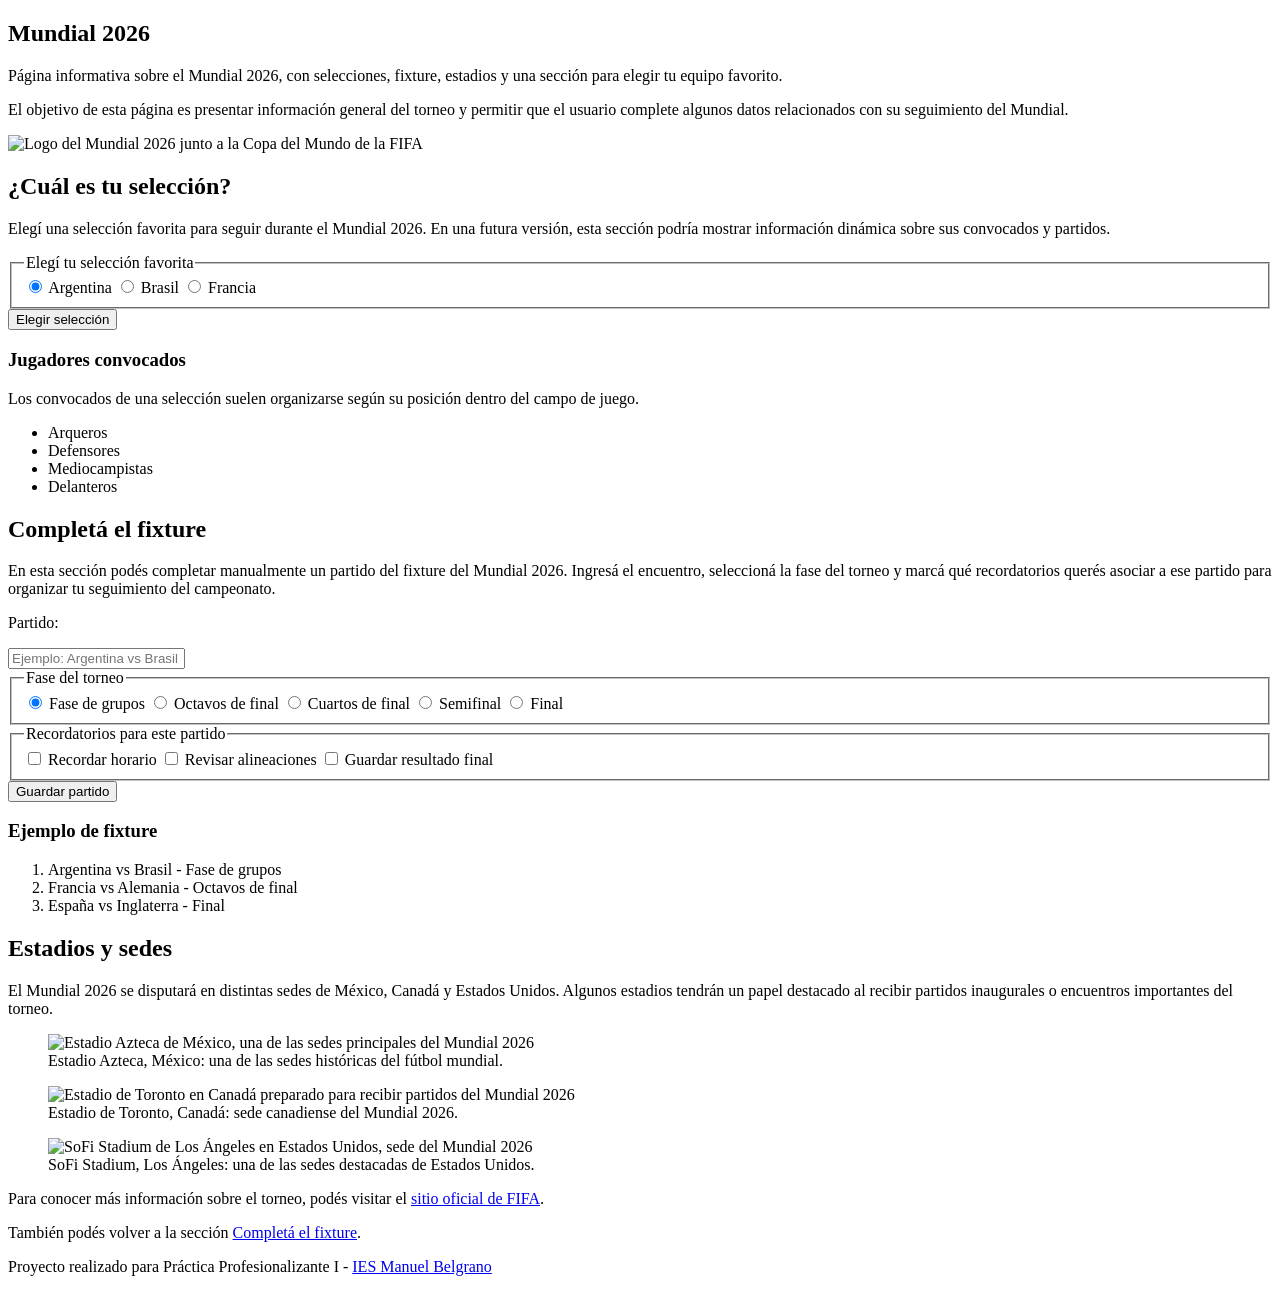
==== index.html @ 98cbab66 "Version entregable HTML" ====
<!-- Versión del proyecto entregable -->
<!DOCTYPE html>
<html lang="es">
  <head>
    <meta charset="UTF-8" />
    <meta name="viewport" content="width=device-width, initial-scale=1.0" />
    <title>Mundial 2026</title>
  </head>

  <body>
    <main>
      <section id="inicio">
        <h1>Mundial 2026</h1>

        <p>
          Página informativa sobre el Mundial 2026, con selecciones, fixture,
          estadios y una sección para elegir tu equipo favorito.
        </p>

        <p>
          El objetivo de esta página es presentar información general del torneo
          y permitir que el usuario complete algunos datos relacionados con su
          seguimiento del Mundial.
        </p>

        <img
          src="https://dfbsports.com.ar/wp-content/uploads/2025/08/dplnews_fifa-26_mc28923-1024x607.webp"
          alt="Logo del Mundial 2026 junto a la Copa del Mundo de la FIFA"
          width="600"
        />
      </section>

      <section id="seleccion">
        <h2>¿Cuál es tu selección?</h2>

        <p>
          Elegí una selección favorita para seguir durante el Mundial 2026.
          En una futura versión, esta sección podría mostrar información dinámica
          sobre sus convocados y partidos.
        </p>

        <form action="https://httpbin.org/post" method="POST">
          <fieldset>
            <legend>Elegí tu selección favorita</legend>

            <input
              type="radio"
              id="argentina"
              name="seleccion"
              value="argentina"
              checked
            />
            <label for="argentina">Argentina</label>

            <input
              type="radio"
              id="brasil"
              name="seleccion"
              value="brasil"
            />
            <label for="brasil">Brasil</label>

            <input
              type="radio"
              id="francia"
              name="seleccion"
              value="francia"
            />
            <label for="francia">Francia</label>
          </fieldset>

          <button type="submit">Elegir selección</button>
        </form>

        <h3>Jugadores convocados</h3>

        <p>
          Los convocados de una selección suelen organizarse según su posición
          dentro del campo de juego.
        </p>

        <ul>
          <li>Arqueros</li>
          <li>Defensores</li>
          <li>Mediocampistas</li>
          <li>Delanteros</li>
        </ul>
      </section>

      <section id="fixture">
        <h2>Completá el fixture</h2>

        <p>
          En esta sección podés completar manualmente un partido del fixture del
          Mundial 2026. Ingresá el encuentro, seleccioná la fase del torneo y marcá
          qué recordatorios querés asociar a ese partido para organizar tu seguimiento
          del campeonato.
        </p>

        <form action="https://httpbin.org/post" method="POST">
          <p>
            <label for="partido">Partido:</label>
          </p>

          <input
            type="text"
            id="partido"
            name="partido"
            placeholder="Ejemplo: Argentina vs Brasil"
            required
          />

          <fieldset>
            <legend>Fase del torneo</legend>

            <input
              type="radio"
              id="fase-grupos"
              name="fase"
              value="fase-grupos"
              checked
            />
            <label for="fase-grupos">Fase de grupos</label>

            <input
              type="radio"
              id="octavos"
              name="fase"
              value="octavos"
            />
            <label for="octavos">Octavos de final</label>

            <input
              type="radio"
              id="cuartos"
              name="fase"
              value="cuartos"
            />
            <label for="cuartos">Cuartos de final</label>

            <input
              type="radio"
              id="semifinal"
              name="fase"
              value="semifinal"
            />
            <label for="semifinal">Semifinal</label>

            <input
              type="radio"
              id="final"
              name="fase"
              value="final"
            />
            <label for="final">Final</label>
          </fieldset>

          <fieldset>
            <legend>Recordatorios para este partido</legend>

            <input
              type="checkbox"
              id="recordar-horario"
              name="recordatorios"
              value="horario"
            />
            <label for="recordar-horario">Recordar horario</label>

            <input
              type="checkbox"
              id="ver-alineaciones"
              name="recordatorios"
              value="alineaciones"
            />
            <label for="ver-alineaciones">Revisar alineaciones</label>

            <input
              type="checkbox"
              id="guardar-resultado"
              name="recordatorios"
              value="resultado"
            />
            <label for="guardar-resultado">Guardar resultado final</label>
          </fieldset>

          <button type="submit">Guardar partido</button>
        </form>

        <h3>Ejemplo de fixture</h3>

        <ol>
          <li>Argentina vs Brasil - Fase de grupos</li>
          <li>Francia vs Alemania - Octavos de final</li>
          <li>España vs Inglaterra - Final</li>
        </ol>
      </section>

      <section id="sedes">
        <h2>Estadios y sedes</h2>

        <p>
            El Mundial 2026 se disputará en distintas sedes de México, Canadá y Estados
            Unidos. Algunos estadios tendrán un papel destacado al recibir partidos
            inaugurales o encuentros importantes del torneo.
        </p>

        <figure>
            <img
            src="https://mexicocity.cdmx.gob.mx/wp-content/uploads/2026/05/dji_fly_20260424_151656_738_1777065627468_photo-scaled.jpg"
            alt="Estadio Azteca de México, una de las sedes principales del Mundial 2026"
            width="600"
            />
            <figcaption>
            Estadio Azteca, México: una de las sedes históricas del fútbol mundial.
            </figcaption>
        </figure>

        <figure>
            <img
            src="https://i0.wp.com/efe.com/wp-content/uploads/2026/06/002-7.webp?w=900&ssl=1"
            alt="Estadio de Toronto en Canadá preparado para recibir partidos del Mundial 2026"
            width="600"
            />
            <figcaption>
            Estadio de Toronto, Canadá: sede canadiense del Mundial 2026.
            </figcaption>
        </figure>

        <figure>
            <img
            src="https://images.copaamerica.com/editions/copa-america-2024/stadiums/sofi-stadium-photo.webp"
            alt="SoFi Stadium de Los Ángeles en Estados Unidos, sede del Mundial 2026"
            width="600"
            />
            <figcaption>
            SoFi Stadium, Los Ángeles: una de las sedes destacadas de Estados Unidos.
            </figcaption>
        </figure>

        <p>
            Para conocer más información sobre el torneo, podés visitar el
            <a href="https://www.fifa.com/" target="_blank">sitio oficial de FIFA</a>.
        </p>

        <p>
            También podés volver a la sección
            <a href="#fixture">Completá el fixture</a>.
        </p>
      </section>
    </main>

    <footer>
      <p>
        Proyecto realizado para Práctica Profesionalizante I -
        <a href="https://www.iesmb.edu.ar/bel/" target="_blank">
          IES Manuel Belgrano
        </a>
      </p>
    </footer>
  </body>
</html>
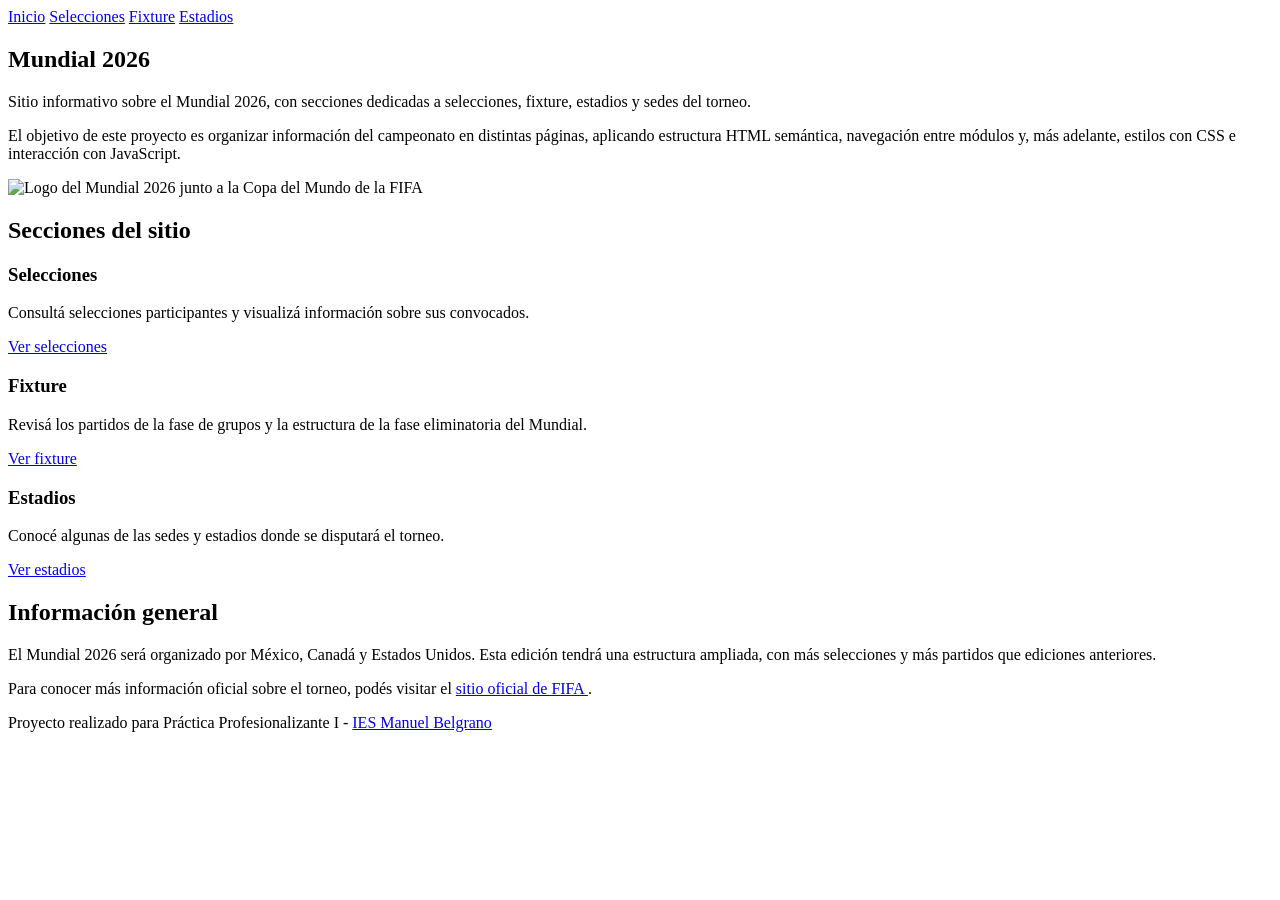
==== commit 03dc09d8: "Reestructurar proyecto en paginas separadas" ====
--- a/index.html
+++ b/index.html
@@ -1,26 +1,38 @@
-<!-- Versión del proyecto entregable -->
-<!DOCTYPE html>
+<!doctype html>
 <html lang="es">
   <head>
     <meta charset="UTF-8" />
     <meta name="viewport" content="width=device-width, initial-scale=1.0" />
+
+    <link href="css/styles.css" rel="stylesheet" />
+
     <title>Mundial 2026</title>
   </head>
 
   <body>
+    <header>
+      <nav>
+        <a href="index.html" class="active">Inicio</a>
+        <a href="pages/selecciones.html">Selecciones</a>
+        <a href="pages/fixture.html">Fixture</a>
+        <a href="pages/estadios.html">Estadios</a>
+      </nav>
+    </header>
+
     <main>
       <section id="inicio">
         <h1>Mundial 2026</h1>
 
         <p>
-          Página informativa sobre el Mundial 2026, con selecciones, fixture,
-          estadios y una sección para elegir tu equipo favorito.
+          Sitio informativo sobre el Mundial 2026, con secciones dedicadas a
+          selecciones, fixture, estadios y sedes del torneo.
         </p>
 
         <p>
-          El objetivo de esta página es presentar información general del torneo
-          y permitir que el usuario complete algunos datos relacionados con su
-          seguimiento del Mundial.
+          El objetivo de este proyecto es organizar información del campeonato
+          en distintas páginas, aplicando estructura HTML semántica, navegación
+          entre módulos y, más adelante, estilos con CSS e interacción con
+          JavaScript.
         </p>
 
         <img
@@ -30,221 +42,50 @@
         />
       </section>
 
-      <section id="seleccion">
-        <h2>¿Cuál es tu selección?</h2>
+      <section id="modulos">
+        <h2>Secciones del sitio</h2>
+
+        <article>
+          <h3>Selecciones</h3>
+          <p>
+            Consultá selecciones participantes y visualizá información sobre sus
+            convocados.
+          </p>
+          <a href="pages/selecciones.html">Ver selecciones</a>
+        </article>
+
+        <article>
+          <h3>Fixture</h3>
+          <p>
+            Revisá los partidos de la fase de grupos y la estructura de la fase
+            eliminatoria del Mundial.
+          </p>
+          <a href="pages/fixture.html">Ver fixture</a>
+        </article>
+
+        <article>
+          <h3>Estadios</h3>
+          <p>
+            Conocé algunas de las sedes y estadios donde se disputará el torneo.
+          </p>
+          <a href="pages/estadios.html">Ver estadios</a>
+        </article>
+      </section>
+
+      <section id="informacion">
+        <h2>Información general</h2>
 
         <p>
-          Elegí una selección favorita para seguir durante el Mundial 2026.
-          En una futura versión, esta sección podría mostrar información dinámica
-          sobre sus convocados y partidos.
-        </p>
-
-        <form action="https://httpbin.org/post" method="POST">
-          <fieldset>
-            <legend>Elegí tu selección favorita</legend>
-
-            <input
-              type="radio"
-              id="argentina"
-              name="seleccion"
-              value="argentina"
-              checked
-            />
-            <label for="argentina">Argentina</label>
-
-            <input
-              type="radio"
-              id="brasil"
-              name="seleccion"
-              value="brasil"
-            />
-            <label for="brasil">Brasil</label>
-
-            <input
-              type="radio"
-              id="francia"
-              name="seleccion"
-              value="francia"
-            />
-            <label for="francia">Francia</label>
-          </fieldset>
-
-          <button type="submit">Elegir selección</button>
-        </form>
-
-        <h3>Jugadores convocados</h3>
-
-        <p>
-          Los convocados de una selección suelen organizarse según su posición
-          dentro del campo de juego.
-        </p>
-
-        <ul>
-          <li>Arqueros</li>
-          <li>Defensores</li>
-          <li>Mediocampistas</li>
-          <li>Delanteros</li>
-        </ul>
-      </section>
-
-      <section id="fixture">
-        <h2>Completá el fixture</h2>
-
-        <p>
-          En esta sección podés completar manualmente un partido del fixture del
-          Mundial 2026. Ingresá el encuentro, seleccioná la fase del torneo y marcá
-          qué recordatorios querés asociar a ese partido para organizar tu seguimiento
-          del campeonato.
-        </p>
-
-        <form action="https://httpbin.org/post" method="POST">
-          <p>
-            <label for="partido">Partido:</label>
-          </p>
-
-          <input
-            type="text"
-            id="partido"
-            name="partido"
-            placeholder="Ejemplo: Argentina vs Brasil"
-            required
-          />
-
-          <fieldset>
-            <legend>Fase del torneo</legend>
-
-            <input
-              type="radio"
-              id="fase-grupos"
-              name="fase"
-              value="fase-grupos"
-              checked
-            />
-            <label for="fase-grupos">Fase de grupos</label>
-
-            <input
-              type="radio"
-              id="octavos"
-              name="fase"
-              value="octavos"
-            />
-            <label for="octavos">Octavos de final</label>
-
-            <input
-              type="radio"
-              id="cuartos"
-              name="fase"
-              value="cuartos"
-            />
-            <label for="cuartos">Cuartos de final</label>
-
-            <input
-              type="radio"
-              id="semifinal"
-              name="fase"
-              value="semifinal"
-            />
-            <label for="semifinal">Semifinal</label>
-
-            <input
-              type="radio"
-              id="final"
-              name="fase"
-              value="final"
-            />
-            <label for="final">Final</label>
-          </fieldset>
-
-          <fieldset>
-            <legend>Recordatorios para este partido</legend>
-
-            <input
-              type="checkbox"
-              id="recordar-horario"
-              name="recordatorios"
-              value="horario"
-            />
-            <label for="recordar-horario">Recordar horario</label>
-
-            <input
-              type="checkbox"
-              id="ver-alineaciones"
-              name="recordatorios"
-              value="alineaciones"
-            />
-            <label for="ver-alineaciones">Revisar alineaciones</label>
-
-            <input
-              type="checkbox"
-              id="guardar-resultado"
-              name="recordatorios"
-              value="resultado"
-            />
-            <label for="guardar-resultado">Guardar resultado final</label>
-          </fieldset>
-
-          <button type="submit">Guardar partido</button>
-        </form>
-
-        <h3>Ejemplo de fixture</h3>
-
-        <ol>
-          <li>Argentina vs Brasil - Fase de grupos</li>
-          <li>Francia vs Alemania - Octavos de final</li>
-          <li>España vs Inglaterra - Final</li>
-        </ol>
-      </section>
-
-      <section id="sedes">
-        <h2>Estadios y sedes</h2>
-
-        <p>
-            El Mundial 2026 se disputará en distintas sedes de México, Canadá y Estados
-            Unidos. Algunos estadios tendrán un papel destacado al recibir partidos
-            inaugurales o encuentros importantes del torneo.
-        </p>
-
-        <figure>
-            <img
-            src="https://mexicocity.cdmx.gob.mx/wp-content/uploads/2026/05/dji_fly_20260424_151656_738_1777065627468_photo-scaled.jpg"
-            alt="Estadio Azteca de México, una de las sedes principales del Mundial 2026"
-            width="600"
-            />
-            <figcaption>
-            Estadio Azteca, México: una de las sedes históricas del fútbol mundial.
-            </figcaption>
-        </figure>
-
-        <figure>
-            <img
-            src="https://i0.wp.com/efe.com/wp-content/uploads/2026/06/002-7.webp?w=900&ssl=1"
-            alt="Estadio de Toronto en Canadá preparado para recibir partidos del Mundial 2026"
-            width="600"
-            />
-            <figcaption>
-            Estadio de Toronto, Canadá: sede canadiense del Mundial 2026.
-            </figcaption>
-        </figure>
-
-        <figure>
-            <img
-            src="https://images.copaamerica.com/editions/copa-america-2024/stadiums/sofi-stadium-photo.webp"
-            alt="SoFi Stadium de Los Ángeles en Estados Unidos, sede del Mundial 2026"
-            width="600"
-            />
-            <figcaption>
-            SoFi Stadium, Los Ángeles: una de las sedes destacadas de Estados Unidos.
-            </figcaption>
-        </figure>
-
-        <p>
-            Para conocer más información sobre el torneo, podés visitar el
-            <a href="https://www.fifa.com/" target="_blank">sitio oficial de FIFA</a>.
+          El Mundial 2026 será organizado por México, Canadá y Estados Unidos.
+          Esta edición tendrá una estructura ampliada, con más selecciones y más
+          partidos que ediciones anteriores.
         </p>
 
         <p>
-            También podés volver a la sección
-            <a href="#fixture">Completá el fixture</a>.
+          Para conocer más información oficial sobre el torneo, podés visitar el
+          <a href="https://www.fifa.com/" target="_blank">
+            sitio oficial de FIFA
+          </a>.
         </p>
       </section>
     </main>
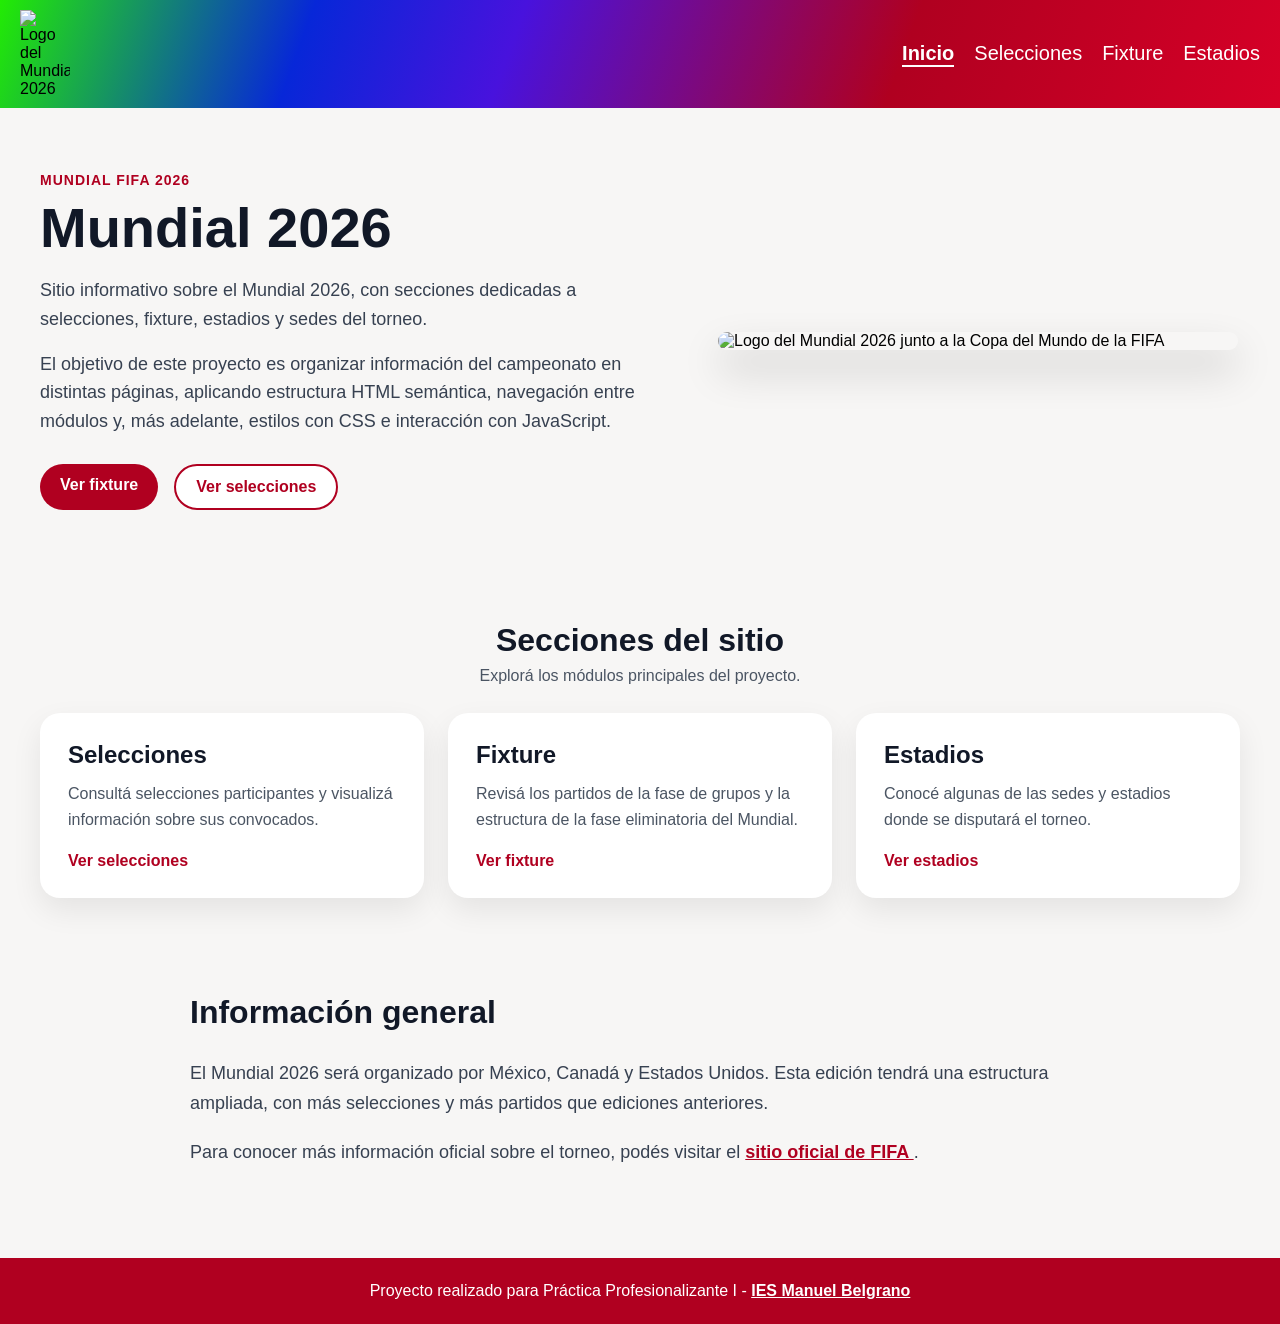
==== commit 450a0f82: "Aplicar diseño base a las paginas" ====
--- a/index.html
+++ b/index.html
@@ -10,90 +10,129 @@
   </head>
 
   <body>
-    <header>
-      <nav>
-        <a href="index.html" class="active">Inicio</a>
-        <a href="pages/selecciones.html">Selecciones</a>
-        <a href="pages/fixture.html">Fixture</a>
-        <a href="pages/estadios.html">Estadios</a>
+    <header class="site-header">
+      <figure class="site-header__logo">
+        <img
+          src="https://digitalhub.fifa.com/transform/157d23bf-7e13-4d7b-949e-5d27d340987e/WC26_Logo?&io=transform:fill&quality=75"
+          alt="Logo del Mundial 2026"
+          width="50"
+        />
+      </figure>
+      <nav class="site-nav">
+        <a href="index.html" class="site-nav__link site-nav__link--active">Inicio</a>
+        <a href="pages/selecciones.html" class="site-nav__link">Selecciones</a>
+        <a href="pages/fixture.html" class="site-nav__link">Fixture</a>
+        <a href="pages/estadios.html" class="site-nav__link">Estadios</a>
       </nav>
     </header>
 
-    <main>
-      <section id="inicio">
-        <h1>Mundial 2026</h1>
+<main class="home">
+  <section id="inicio" class="home-hero">
+    <div class="home-hero__content">
+      <p class="home-hero__label">Mundial FIFA 2026</p>
 
+      <h1 class="home-hero__title">Mundial 2026</h1>
+
+      <p class="home-hero__description">
+        Sitio informativo sobre el Mundial 2026, con secciones dedicadas a
+        selecciones, fixture, estadios y sedes del torneo.
+      </p>
+
+      <p class="home-hero__description">
+        El objetivo de este proyecto es organizar información del campeonato
+        en distintas páginas, aplicando estructura HTML semántica, navegación
+        entre módulos y, más adelante, estilos con CSS e interacción con
+        JavaScript.
+      </p>
+
+      <div class="home-hero__actions">
+        <a class="button button--primary" href="pages/fixture.html">
+          Ver fixture
+        </a>
+
+        <a class="button button--secondary" href="pages/selecciones.html">
+          Ver selecciones
+        </a>
+      </div>
+    </div>
+
+    <figure class="home-hero__image">
+      <img
+        src="https://dfbsports.com.ar/wp-content/uploads/2025/08/dplnews_fifa-26_mc28923-1024x607.webp"
+        alt="Logo del Mundial 2026 junto a la Copa del Mundo de la FIFA"
+      />
+    </figure>
+  </section>
+
+  <section id="modulos" class="home-modules">
+    <div class="section-heading">
+      <h2>Secciones del sitio</h2>
+      <p>
+        Explorá los módulos principales del proyecto.
+      </p>
+    </div>
+
+    <div class="home-modules__grid">
+      <article class="module-card">
+        <h3>Selecciones</h3>
         <p>
-          Sitio informativo sobre el Mundial 2026, con secciones dedicadas a
-          selecciones, fixture, estadios y sedes del torneo.
+          Consultá selecciones participantes y visualizá información sobre sus
+          convocados.
         </p>
+        <a class="module-card__link" href="pages/selecciones.html">
+          Ver selecciones
+        </a>
+      </article>
 
+      <article class="module-card">
+        <h3>Fixture</h3>
         <p>
-          El objetivo de este proyecto es organizar información del campeonato
-          en distintas páginas, aplicando estructura HTML semántica, navegación
-          entre módulos y, más adelante, estilos con CSS e interacción con
-          JavaScript.
+          Revisá los partidos de la fase de grupos y la estructura de la fase
+          eliminatoria del Mundial.
         </p>
+        <a class="module-card__link" href="pages/fixture.html">
+          Ver fixture
+        </a>
+      </article>
 
-        <img
-          src="https://dfbsports.com.ar/wp-content/uploads/2025/08/dplnews_fifa-26_mc28923-1024x607.webp"
-          alt="Logo del Mundial 2026 junto a la Copa del Mundo de la FIFA"
-          width="600"
-        />
-      </section>
+      <article class="module-card">
+        <h3>Estadios</h3>
+        <p>
+          Conocé algunas de las sedes y estadios donde se disputará el torneo.
+        </p>
+        <a class="module-card__link" href="pages/estadios.html">
+          Ver estadios
+        </a>
+      </article>
+    </div>
+  </section>
 
-      <section id="modulos">
-        <h2>Secciones del sitio</h2>
+  <section id="informacion" class="home-info">
+    <h2>Información general</h2>
 
-        <article>
-          <h3>Selecciones</h3>
-          <p>
-            Consultá selecciones participantes y visualizá información sobre sus
-            convocados.
-          </p>
-          <a href="pages/selecciones.html">Ver selecciones</a>
-        </article>
+    <p>
+      El Mundial 2026 será organizado por México, Canadá y Estados Unidos.
+      Esta edición tendrá una estructura ampliada, con más selecciones y más
+      partidos que ediciones anteriores.
+    </p>
 
-        <article>
-          <h3>Fixture</h3>
-          <p>
-            Revisá los partidos de la fase de grupos y la estructura de la fase
-            eliminatoria del Mundial.
-          </p>
-          <a href="pages/fixture.html">Ver fixture</a>
-        </article>
+    <p>
+      Para conocer más información oficial sobre el torneo, podés visitar el
+      <a href="https://www.fifa.com/" target="_blank">
+        sitio oficial de FIFA
+      </a>.
+    </p>
+  </section>
+</main>
 
-        <article>
-          <h3>Estadios</h3>
-          <p>
-            Conocé algunas de las sedes y estadios donde se disputará el torneo.
-          </p>
-          <a href="pages/estadios.html">Ver estadios</a>
-        </article>
-      </section>
-
-      <section id="informacion">
-        <h2>Información general</h2>
-
-        <p>
-          El Mundial 2026 será organizado por México, Canadá y Estados Unidos.
-          Esta edición tendrá una estructura ampliada, con más selecciones y más
-          partidos que ediciones anteriores.
-        </p>
-
-        <p>
-          Para conocer más información oficial sobre el torneo, podés visitar el
-          <a href="https://www.fifa.com/" target="_blank">
-            sitio oficial de FIFA
-          </a>.
-        </p>
-      </section>
-    </main>
-
-    <footer>
-      <p>
+    <footer class="site-footer">
+      <p class="site-footer__text">
         Proyecto realizado para Práctica Profesionalizante I -
-        <a href="https://www.iesmb.edu.ar/bel/" target="_blank">
+        <a
+          class="site-footer__link"
+          href="https://www.iesmb.edu.ar/bel/" 
+          target="_blank"
+        >
           IES Manuel Belgrano
         </a>
       </p>
--- a/css/styles.css
+++ b/css/styles.css
@@ -0,0 +1,847 @@
+/* =========================
+   Base
+========================= */
+
+html,
+body {
+  min-height: 100%;
+}
+
+body {
+  margin: 0;
+  min-height: 100vh;
+  display: flex;
+  flex-direction: column;
+  font-family: Arial, Helvetica, sans-serif;
+}
+
+main {
+  flex: 1;
+}
+
+/* =========================
+   Header
+========================= */
+
+.site-header {
+  display: flex;
+  align-items: center;
+  gap: 16px;
+  padding: 10px 20px;
+
+  background: linear-gradient(
+    110deg,
+    #22ec03 0%,
+    #0727d8 24%,
+    #4812dd 40%,
+    #b00020 70%,
+    #d60027 100%
+  );
+}
+
+.site-header__logo {
+  margin: 0;
+}
+
+.site-header__logo img {
+  display: block;
+}
+
+.site-nav {
+  display: flex;
+  justify-content: flex-end;
+  gap: 20px;
+  flex: 1;
+  flex-wrap: wrap;
+}
+
+.site-nav__link {
+  text-decoration: none;
+  font-size: 20px;
+  color: white;
+}
+
+.site-nav__link--active {
+  font-weight: bold;
+  border-bottom: 2px solid white;
+}
+
+/* =========================
+   Footer
+========================= */
+
+.site-footer {
+  padding: 24px 20px;
+  text-align: center;
+  background-color: #b00020;
+}
+
+.site-footer__text {
+  margin: 0;
+  color: white;
+}
+
+.site-footer__link {
+  color: white;
+  font-weight: bold;
+  text-decoration: underline;
+}
+
+.site-footer__link:hover {
+  opacity: 0.8;
+}
+
+/* =========================
+   Home / Index
+========================= */
+
+.home {
+  background-color: #f7f6f5;
+}
+
+.home-hero {
+  display: grid;
+  grid-template-columns: 1.1fr 0.9fr;
+  align-items: center;
+  gap: 40px;
+  max-width: 1200px;
+  margin: 0 auto;
+  padding: 64px 24px;
+}
+
+.home-hero__content {
+  max-width: 680px;
+}
+
+.home-hero__label {
+  margin: 0 0 12px;
+  font-size: 14px;
+  font-weight: bold;
+  color: #b00020;
+  text-transform: uppercase;
+  letter-spacing: 1px;
+}
+
+.home-hero__title {
+  margin: 0 0 20px;
+  font-size: 56px;
+  line-height: 1;
+  color: #111827;
+}
+
+.home-hero__description {
+  max-width: 620px;
+  margin: 0 0 16px;
+  font-size: 18px;
+  line-height: 1.6;
+  color: #374151;
+}
+
+.home-hero__actions {
+  display: flex;
+  gap: 16px;
+  flex-wrap: wrap;
+  margin-top: 28px;
+}
+
+.home-hero__image {
+  margin: 0;
+}
+
+.home-hero__image img {
+  width: 100%;
+  max-width: 520px;
+  display: block;
+  border-radius: 24px;
+  box-shadow: 0 20px 40px rgba(0, 0, 0, 0.18);
+}
+
+/* =========================
+   Buttons
+========================= */
+
+.button {
+  display: inline-block;
+  padding: 12px 20px;
+  border-radius: 999px;
+  font-weight: bold;
+  text-decoration: none;
+}
+
+.button--primary {
+  background-color: #b00020;
+  color: white;
+}
+
+.button--secondary {
+  border: 2px solid #b00020;
+  color: #b00020;
+  background-color: white;
+}
+
+.button:hover {
+  opacity: 0.85;
+}
+
+/* =========================
+   Home modules
+========================= */
+
+.home-modules {
+  max-width: 1200px;
+  margin: 0 auto;
+  padding: 48px 24px;
+}
+
+.section-heading {
+  margin-bottom: 28px;
+  text-align: center;
+}
+
+.section-heading h2 {
+  margin: 0 0 8px;
+  font-size: 32px;
+  color: #111827;
+}
+
+.section-heading p {
+  margin: 0;
+  color: #4b5563;
+}
+
+.home-modules__grid {
+  display: grid;
+  grid-template-columns: repeat(3, 1fr);
+  gap: 24px;
+}
+
+.module-card {
+  padding: 28px;
+  border-radius: 20px;
+  background-color: white;
+  box-shadow: 0 12px 30px rgba(0, 0, 0, 0.08);
+}
+
+.module-card h3 {
+  margin: 0 0 12px;
+  font-size: 24px;
+  color: #111827;
+}
+
+.module-card p {
+  margin: 0 0 20px;
+  line-height: 1.6;
+  color: #4b5563;
+}
+
+.module-card__link {
+  color: #b00020;
+  font-weight: bold;
+  text-decoration: none;
+}
+
+.module-card__link:hover {
+  text-decoration: underline;
+}
+
+/* =========================
+   Home info
+========================= */
+
+.home-info {
+  max-width: 900px;
+  margin: 0 auto;
+  padding: 48px 24px 72px;
+}
+
+.home-info h2 {
+  margin-top: 0;
+  font-size: 32px;
+  color: #111827;
+}
+
+.home-info p {
+  font-size: 18px;
+  line-height: 1.7;
+  color: #374151;
+}
+
+.home-info a {
+  color: #b00020;
+  font-weight: bold;
+}
+
+/* =========================
+   Page hero
+========================= */
+
+.page-hero {
+  max-width: 1000px;
+  margin: 0 auto;
+  padding: 56px 24px 32px;
+  text-align: center;
+}
+
+.page-hero__label {
+  margin: 0 0 12px;
+  font-size: 14px;
+  font-weight: bold;
+  color: #b00020;
+  text-transform: uppercase;
+  letter-spacing: 1px;
+}
+
+.page-hero__title {
+  margin: 0 0 18px;
+  font-size: 48px;
+  line-height: 1;
+  color: #111827;
+}
+
+.page-hero__description {
+  max-width: 760px;
+  margin: 0 auto;
+  font-size: 18px;
+  line-height: 1.7;
+  color: #374151;
+}
+
+/* =========================
+   Stadiums page
+========================= */
+
+.stadiums-page {
+  background-color: #f7f6f5;
+}
+
+.stadiums-section {
+  max-width: 1200px;
+  margin: 0 auto;
+  padding: 32px 24px 72px;
+}
+
+.stadiums-grid {
+  display: grid;
+  grid-template-columns: repeat(3, 1fr);
+  gap: 24px;
+}
+
+.stadium-card {
+  overflow: hidden;
+  border-radius: 22px;
+  background-color: white;
+  box-shadow: 0 12px 30px rgba(0, 0, 0, 0.08);
+}
+
+.stadium-card__image {
+  margin: 0;
+}
+
+.stadium-card__image img {
+  width: 100%;
+  height: 220px;
+  display: block;
+  object-fit: cover;
+}
+
+.stadium-card__content {
+  padding: 24px;
+}
+
+.stadium-card__country {
+  margin: 0 0 10px;
+  font-size: 14px;
+  font-weight: bold;
+  color: #b00020;
+  text-transform: uppercase;
+  letter-spacing: 1px;
+}
+
+.stadium-card h3 {
+  margin: 0 0 12px;
+  font-size: 24px;
+  color: #111827;
+}
+
+.stadium-card p {
+  line-height: 1.6;
+  color: #4b5563;
+}
+
+.stadium-card__content p:last-child {
+  margin-bottom: 0;
+}
+
+/* =========================
+   Teams page
+========================= */
+
+.teams-page {
+  background-color: #f7f6f5;
+}
+
+.teams-selector-section {
+  max-width: 1000px;
+  margin: 0 auto;
+  padding: 24px;
+}
+
+.teams-selector-card {
+  display: grid;
+  grid-template-columns: 1fr 0.8fr;
+  align-items: center;
+  gap: 32px;
+  padding: 32px;
+  border-radius: 22px;
+  background-color: white;
+  box-shadow: 0 12px 30px rgba(0, 0, 0, 0.08);
+}
+
+.teams-selector-card h2 {
+  margin: 0 0 12px;
+  font-size: 28px;
+  color: #111827;
+}
+
+.teams-selector-card p {
+  margin: 0;
+  line-height: 1.6;
+  color: #4b5563;
+}
+
+.teams-form {
+  display: flex;
+  flex-direction: column;
+  gap: 10px;
+}
+
+.teams-form__label {
+  font-weight: bold;
+  color: #111827;
+}
+
+.teams-form__select {
+  padding: 12px 14px;
+  border: 2px solid #d1d5db;
+  border-radius: 12px;
+  font-size: 16px;
+  background-color: white;
+}
+
+.teams-preview-section {
+  max-width: 1200px;
+  margin: 0 auto;
+  padding: 40px 24px 72px;
+}
+
+.teams-grid {
+  display: grid;
+  grid-template-columns: repeat(3, 1fr);
+  gap: 24px;
+}
+
+.team-card {
+  padding: 28px;
+  border-radius: 22px;
+  background-color: white;
+  box-shadow: 0 12px 30px rgba(0, 0, 0, 0.08);
+}
+
+.team-card__country {
+  margin: 0 0 10px;
+  font-size: 14px;
+  font-weight: bold;
+  color: #b00020;
+  text-transform: uppercase;
+  letter-spacing: 1px;
+}
+
+.team-card h3 {
+  margin: 0 0 12px;
+  font-size: 24px;
+  color: #111827;
+}
+
+.team-card p {
+  line-height: 1.6;
+  color: #4b5563;
+}
+
+.team-card__list {
+  margin: 18px 0 0;
+  padding-left: 20px;
+  color: #374151;
+}
+
+.team-card__list li {
+  margin-bottom: 8px;
+}
+
+/* =========================
+   Fixture page
+========================= */
+
+.fixture-page {
+  background-color: #f7f6f5;
+}
+
+.fixture-groups-section {
+  max-width: 1200px;
+  margin: 0 auto;
+  padding: 0 24px 48px;
+}
+
+.grupo-fixture {
+  margin-bottom: 32px;
+  overflow: hidden;
+  border-radius: 22px;
+  background-color: white;
+  box-shadow: 0 12px 30px rgba(0, 0, 0, 0.08);
+}
+
+.grupo-fixture h2 {
+  margin: 0;
+  padding: 20px 24px;
+  font-size: 22px;
+  color: white;
+  background: linear-gradient(
+    110deg,
+    #0727d8 0%,
+    #4812dd 45%,
+    #b00020 100%
+  );
+}
+
+.grupo-fixture table {
+  width: 100%;
+  border-collapse: collapse;
+}
+
+.grupo-fixture thead {
+  background-color: #f3f4f6;
+}
+
+.grupo-fixture th,
+.grupo-fixture td {
+  padding: 14px 18px;
+  text-align: left;
+  border-bottom: 1px solid #e5e7eb;
+}
+
+.grupo-fixture th {
+  font-size: 14px;
+  color: #374151;
+  text-transform: uppercase;
+  letter-spacing: 0.5px;
+}
+
+.grupo-fixture td {
+  color: #111827;
+}
+
+.grupo-fixture tbody tr:hover {
+  background-color: #f9fafb;
+}
+
+.grupo-fixture td:last-child {
+  font-weight: bold;
+  color: #b00020;
+}
+
+/* =========================
+   Knockout / Eliminatorias
+========================= */
+
+.knockout-section {
+  max-width: 1400px;
+  margin: 0 auto;
+  padding: 56px 24px 80px;
+}
+
+.knockout-section > h2 {
+  margin: 0 0 12px;
+  font-size: 36px;
+  text-align: center;
+  color: #111827;
+}
+
+.knockout-section > p {
+  max-width: 760px;
+  margin: 0 auto 40px;
+  font-size: 18px;
+  line-height: 1.7;
+  text-align: center;
+  color: #374151;
+}
+
+.llaves {
+  display: grid;
+  grid-template-columns: 760px 220px 760px;
+  gap: 32px;
+  align-items: center;
+  overflow-x: auto;
+  padding: 32px;
+  border-radius: 28px;
+  background-color: white;
+  box-shadow: 0 12px 30px rgba(0, 0, 0, 0.08);
+}
+
+.lado {
+  display: grid;
+  grid-template-columns: repeat(4, 170px);
+  gap: 24px;
+  align-items: center;
+}
+
+.lado-derecho {
+  direction: ltr;
+}
+
+.ronda {
+  display: flex;
+  flex-direction: column;
+  gap: 20px;
+}
+
+.ronda h3 {
+  margin: 0 0 8px;
+  font-size: 14px;
+  text-align: center;
+  color: #4b5563;
+  text-transform: uppercase;
+  letter-spacing: 0.7px;
+}
+
+.partido {
+  position: relative;
+  margin: 0;
+  padding: 8px;
+  border: 1px solid #d1d5db;
+  border-radius: 12px;
+  background-color: #f9fafb;
+}
+
+.partido::after {
+  content: "";
+  position: absolute;
+  top: 50%;
+  right: -24px;
+  width: 24px;
+  height: 1px;
+  background-color: #d1d5db;
+}
+
+.lado-derecho .partido::after {
+  right: auto;
+  left: -24px;
+}
+
+.ronda-semis .partido::after {
+  display: none;
+}
+
+.equipo {
+  margin: 0;
+  padding: 8px 10px;
+  font-size: 14px;
+  color: #111827;
+  border-radius: 8px;
+  background-color: white;
+}
+
+.equipo + .equipo {
+  margin-top: 6px;
+}
+
+.centro-final {
+  display: flex;
+  justify-content: center;
+  align-items: center;
+}
+
+.ronda-final {
+  width: 100%;
+}
+
+.ronda-final h3 {
+  font-size: 16px;
+  color: #b00020;
+}
+
+.partido.final {
+  border: 2px solid #b00020;
+  background: linear-gradient(
+    160deg,
+    #ffffff 0%,
+    #fff1f2 100%
+  );
+}
+
+.partido.final::after {
+  display: none;
+}
+
+/* =========================
+   Responsive
+========================= */
+
+@media (max-width: 900px) {
+  .home-hero {
+    grid-template-columns: 1fr;
+    text-align: center;
+  }
+
+  .home-hero__content {
+    max-width: none;
+  }
+
+  .home-hero__description {
+    margin-left: auto;
+    margin-right: auto;
+  }
+
+  .home-hero__actions {
+    justify-content: center;
+  }
+
+  .home-hero__image img {
+    margin: 0 auto;
+  }
+
+  .home-modules__grid {
+    grid-template-columns: 1fr;
+  }
+
+  .home-hero__title {
+    font-size: 42px;
+  }
+
+  .stadiums-grid {
+    grid-template-columns: 1fr;
+  }
+
+  .page-hero__title {
+    font-size: 40px;
+  }
+
+  .teams-selector-card {
+    grid-template-columns: 1fr;
+  }
+
+  .teams-grid {
+    grid-template-columns: 1fr
+  }
+
+    .fixture-groups-section {
+    padding-left: 18px;
+    padding-right: 18px;
+  }
+
+  .grupo-fixture {
+    overflow-x: auto;
+  }
+
+  .grupo-fixture table {
+    min-width: 720px;
+  }
+
+  .llaves {
+    grid-template-columns: 1fr;
+    align-items: stretch;
+  }
+
+  .lado {
+    grid-template-columns: repeat(4, 180px);
+    overflow-x: auto;
+  }
+
+  .centro-final {
+    order: -1;
+  }
+}
+
+@media (max-width: 600px) {
+  .site-header {
+    flex-direction: column;
+    align-items: center;
+  }
+
+  .site-nav {
+    justify-content: center;
+  }
+
+  .site-nav__link {
+    font-size: 16px;
+  }
+
+  .home-hero {
+    padding: 40px 18px;
+  }
+
+  .home-hero__title {
+    font-size: 36px;
+  }
+
+  .home-hero__description {
+    font-size: 16px;
+  }
+
+  .home-modules,
+  .home-info {
+    padding-left: 18px;
+    padding-right: 18px;
+  }
+
+  .page-hero {
+    padding: 40px 18px 24px;
+  }
+
+  .page-hero__title {
+    font-size: 34px;
+  }
+
+  .page-hero__description {
+    font-size: 16px;
+  }
+
+  .stadiums-section {
+    padding-left: 18px;
+    padding-right: 18px;
+  }
+
+  .teams-selector-section,
+  .teams-preview-section {
+    padding-left: 18px;
+    padding-right: 18px;
+  }
+
+  .teams-selector-card {
+    padding: 24px;
+  }
+
+    .knockout-section {
+    padding-left: 18px;
+    padding-right: 18px;
+  }
+
+  .knockout-section > h2 {
+    font-size: 30px;
+  }
+
+  .knockout-section > p {
+    font-size: 16px;
+  }
+
+  .llaves {
+    padding: 20px;
+  }
+
+  .grupo-fixture h2 {
+    font-size: 18px;
+  }
+
+  .grupo-fixture th,
+  .grupo-fixture td {
+    padding: 12px 14px;
+  }
+}
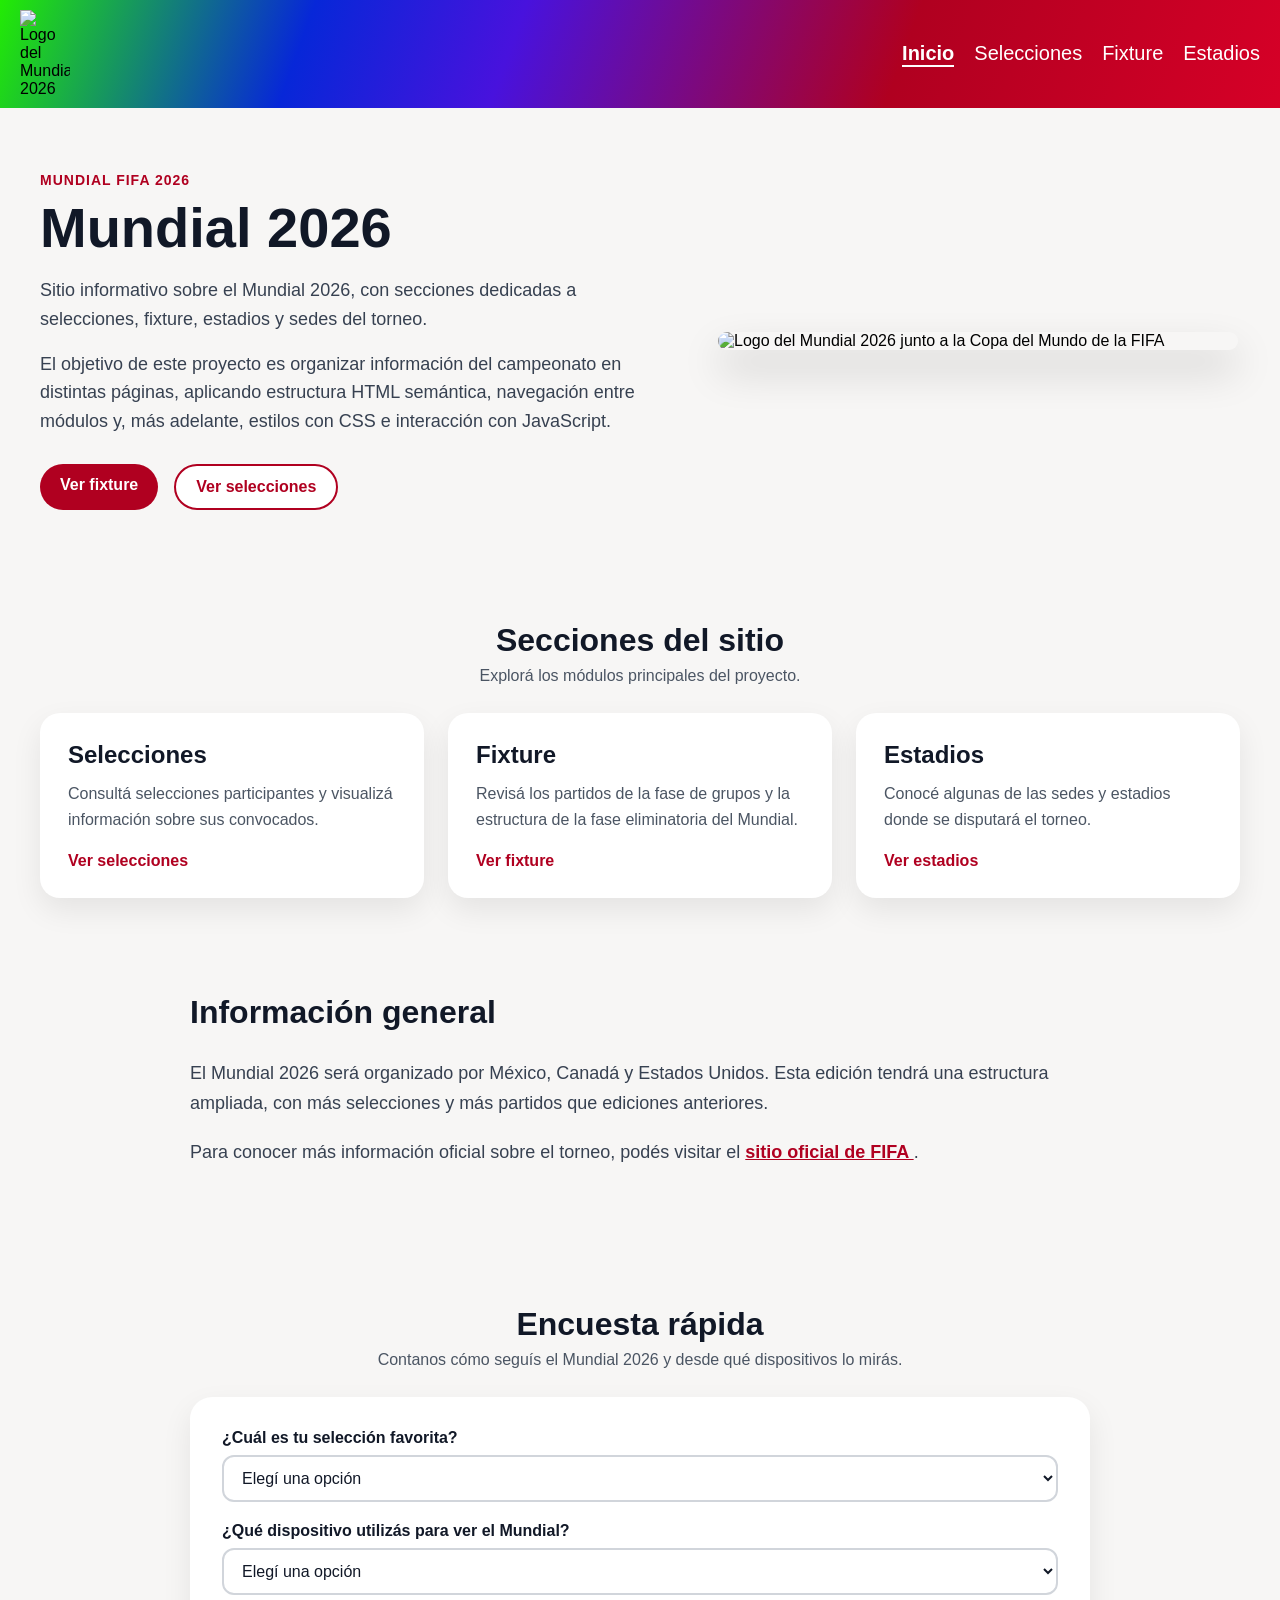
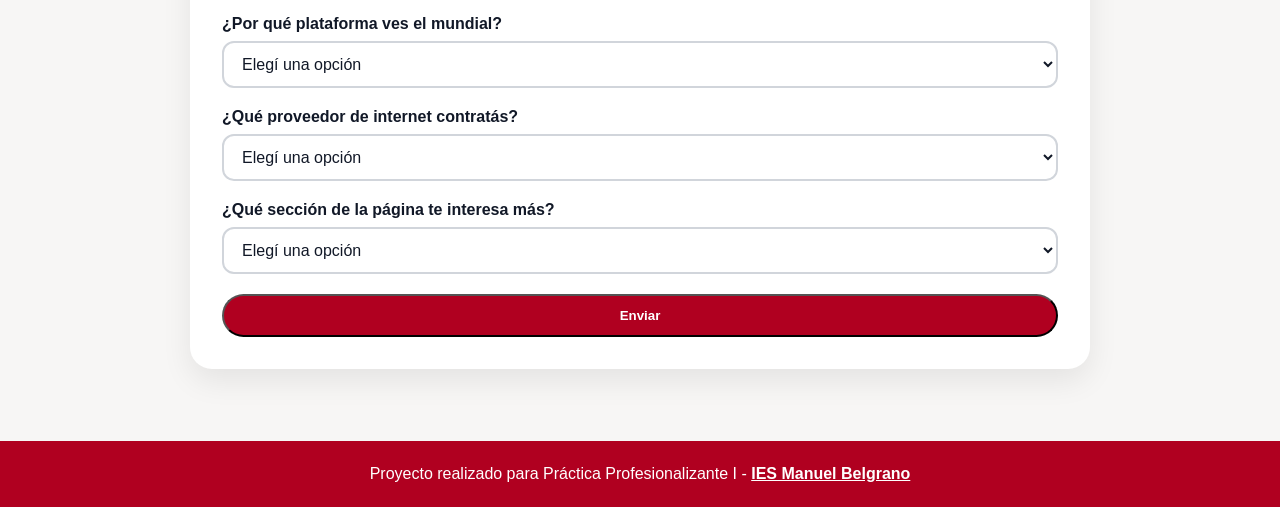
==== commit 88195d82: "Nuevo formulario en index y ajustes en etiquetas" ====
--- a/index.html
+++ b/index.html
@@ -18,120 +18,203 @@
           width="50"
         />
       </figure>
-      <nav class="site-nav">
-        <a href="index.html" class="site-nav__link site-nav__link--active">Inicio</a>
+      <nav class="site-nav" aria-label="Navegación principal">
+        <a href="index.html" class="site-nav__link site-nav__link--active" aria-current="page"
+          >Inicio</a
+        >
         <a href="pages/selecciones.html" class="site-nav__link">Selecciones</a>
         <a href="pages/fixture.html" class="site-nav__link">Fixture</a>
         <a href="pages/estadios.html" class="site-nav__link">Estadios</a>
       </nav>
     </header>
 
-<main class="home">
-  <section id="inicio" class="home-hero">
-    <div class="home-hero__content">
-      <p class="home-hero__label">Mundial FIFA 2026</p>
-
-      <h1 class="home-hero__title">Mundial 2026</h1>
-
-      <p class="home-hero__description">
-        Sitio informativo sobre el Mundial 2026, con secciones dedicadas a
-        selecciones, fixture, estadios y sedes del torneo.
-      </p>
-
-      <p class="home-hero__description">
-        El objetivo de este proyecto es organizar información del campeonato
-        en distintas páginas, aplicando estructura HTML semántica, navegación
-        entre módulos y, más adelante, estilos con CSS e interacción con
-        JavaScript.
-      </p>
-
-      <div class="home-hero__actions">
-        <a class="button button--primary" href="pages/fixture.html">
-          Ver fixture
-        </a>
-
-        <a class="button button--secondary" href="pages/selecciones.html">
-          Ver selecciones
-        </a>
-      </div>
-    </div>
-
-    <figure class="home-hero__image">
-      <img
-        src="https://dfbsports.com.ar/wp-content/uploads/2025/08/dplnews_fifa-26_mc28923-1024x607.webp"
-        alt="Logo del Mundial 2026 junto a la Copa del Mundo de la FIFA"
-      />
-    </figure>
-  </section>
-
-  <section id="modulos" class="home-modules">
-    <div class="section-heading">
-      <h2>Secciones del sitio</h2>
-      <p>
-        Explorá los módulos principales del proyecto.
-      </p>
-    </div>
-
-    <div class="home-modules__grid">
-      <article class="module-card">
-        <h3>Selecciones</h3>
+    <main class="home">
+      <section id="inicio" class="home-hero">
+        <div class="home-hero__content">
+          <p class="home-hero__label">Mundial FIFA 2026</p>
+
+          <h1 class="home-hero__title">Mundial 2026</h1>
+
+          <p class="home-hero__description">
+            Sitio informativo sobre el Mundial 2026, con secciones dedicadas a
+            selecciones, fixture, estadios y sedes del torneo.
+          </p>
+
+          <p class="home-hero__description">
+            El objetivo de este proyecto es organizar información del campeonato
+            en distintas páginas, aplicando estructura HTML semántica,
+            navegación entre módulos y, más adelante, estilos con CSS e
+            interacción con JavaScript.
+          </p>
+
+          <div class="home-hero__actions">
+            <a class="button button--primary" href="pages/fixture.html">
+              Ver fixture
+            </a>
+
+            <a class="button button--secondary" href="pages/selecciones.html">
+              Ver selecciones
+            </a>
+          </div>
+        </div>
+
+        <figure class="home-hero__image">
+          <img
+            src="https://dfbsports.com.ar/wp-content/uploads/2025/08/dplnews_fifa-26_mc28923-1024x607.webp"
+            alt="Logo del Mundial 2026 junto a la Copa del Mundo de la FIFA"
+          />
+        </figure>
+      </section>
+
+      <section id="modulos" class="home-modules">
+        <div class="section-heading">
+          <h2>Secciones del sitio</h2>
+          <p>Explorá los módulos principales del proyecto.</p>
+        </div>
+
+        <div class="home-modules__grid">
+          <article class="module-card">
+            <h3>Selecciones</h3>
+            <p>
+              Consultá selecciones participantes y visualizá información sobre
+              sus convocados.
+            </p>
+            <a class="module-card__link" href="pages/selecciones.html">
+              Ver selecciones
+            </a>
+          </article>
+
+          <article class="module-card">
+            <h3>Fixture</h3>
+            <p>
+              Revisá los partidos de la fase de grupos y la estructura de la
+              fase eliminatoria del Mundial.
+            </p>
+            <a class="module-card__link" href="pages/fixture.html">
+              Ver fixture
+            </a>
+          </article>
+
+          <article class="module-card">
+            <h3>Estadios</h3>
+            <p>
+              Conocé algunas de las sedes y estadios donde se disputará el
+              torneo.
+            </p>
+            <a class="module-card__link" href="pages/estadios.html">
+              Ver estadios
+            </a>
+          </article>
+        </div>
+      </section>
+
+      <section id="informacion" class="home-info">
+        <h2>Información general</h2>
+
         <p>
-          Consultá selecciones participantes y visualizá información sobre sus
-          convocados.
+          El Mundial 2026 será organizado por México, Canadá y Estados Unidos.
+          Esta edición tendrá una estructura ampliada, con más selecciones y más
+          partidos que ediciones anteriores.
         </p>
-        <a class="module-card__link" href="pages/selecciones.html">
-          Ver selecciones
-        </a>
-      </article>
-
-      <article class="module-card">
-        <h3>Fixture</h3>
+
         <p>
-          Revisá los partidos de la fase de grupos y la estructura de la fase
-          eliminatoria del Mundial.
+          Para conocer más información oficial sobre el torneo, podés visitar el
+          <a href="https://www.fifa.com/" target="_blank" rel="noopener noreferrer">
+            sitio oficial de FIFA </a
+          >.
         </p>
-        <a class="module-card__link" href="pages/fixture.html">
-          Ver fixture
-        </a>
-      </article>
-
-      <article class="module-card">
-        <h3>Estadios</h3>
-        <p>
-          Conocé algunas de las sedes y estadios donde se disputará el torneo.
-        </p>
-        <a class="module-card__link" href="pages/estadios.html">
-          Ver estadios
-        </a>
-      </article>
-    </div>
-  </section>
-
-  <section id="informacion" class="home-info">
-    <h2>Información general</h2>
-
-    <p>
-      El Mundial 2026 será organizado por México, Canadá y Estados Unidos.
-      Esta edición tendrá una estructura ampliada, con más selecciones y más
-      partidos que ediciones anteriores.
-    </p>
-
-    <p>
-      Para conocer más información oficial sobre el torneo, podés visitar el
-      <a href="https://www.fifa.com/" target="_blank">
-        sitio oficial de FIFA
-      </a>.
-    </p>
-  </section>
-</main>
+      </section>
+
+      <section class="home-survey">
+        <div class="section-heading">
+          <h2>Encuesta rápida</h2>
+          <p>
+            Contanos cómo seguís el Mundial 2026 y desde qué dispositivos lo
+            mirás.
+          </p>
+        </div>
+        <form
+          class="survey-form"
+          action="https://httpbin.org/post"
+          method="post"
+        >
+          <div class="survey-form__group">
+            <label for="seleccion-favorita">¿Cuál es tu selección favorita?</label>
+
+            <select id="seleccion-favorita" name="seleccion_favorita" required>
+              <option value="" selected disabled>Elegí una opción</option>
+              <option value="argentina">Argentina</option>
+              <option value="brasil">Brasil</option>
+              <option value="francia">Francia</option>
+              <option value="espana">España</option>
+              <option value="otra">Otra</option>
+            </select>
+          </div>
+
+          <div class="survey-form__group">
+            <label for="dispositivo">¿Qué dispositivo utilizás para ver el Mundial?</label>
+
+            <select id="dispositivo" name="dispositivo" required>
+              <option value="" selected disabled>Elegí una opción</option>
+              <option value="tv">TV</option>
+              <option value="notebook">Notebook</option>
+              <option value="tablet">Tablet</option>
+              <option value="celular">Celular</option>
+              <option value="otro">Otro</option>
+            </select>
+          </div>
+
+          <div class="survey-form__group">
+            <label for="plataforma">¿Por qué plataforma ves el mundial?</label>
+
+            <select id="plataforma" name="plataforma" required>
+              <option value="" selected disabled>Elegí una opción</option>
+              <option value="disney">Disney</option>
+              <option value="directv">DirecTV</option>
+              <option value="paramount">Paramount</option>
+              <option value="flow">Flow</option>
+              <option value="aire">Por aire</option>
+              <option value="otro">Otro</option>
+            </select>
+          </div>
+
+          <div class="survey-form__group">
+            <label for="proveedor">¿Qué proveedor de internet contratás?</label>
+
+            <select id="proveedor" name="proveedor" required>
+              <option value="" selected disabled>Elegí una opción</option>
+              <option value="movistar">Movistar</option>
+              <option value="claro">Claro</option>
+              <option value="personal">Personal</option>
+              <option value="westnet">Westnet</option>
+              <option value="arlink">Arlink</option>
+              <option value="otro">Otro</option>
+            </select>
+          </div>
+
+          <div class="survey-form__group">
+            <label for="seccion-interes">¿Qué sección de la página te interesa más?</label>
+            <select id="seccion-interes" name="seccion_interes" required>
+              <option value="" selected disabled>Elegí una opción</option>
+              <option value="fixture">Fixture</option>
+              <option value="selecciones">Selecciones</option>
+              <option value="estadios">Estadios</option>
+              <option value="resultados">Resultados</option>
+            </select>
+          </div>
+          <button class="button button--primary" type="submit">Enviar</button>
+        </form>
+      </section>
+    </main>
 
     <footer class="site-footer">
       <p class="site-footer__text">
         Proyecto realizado para Práctica Profesionalizante I -
         <a
           class="site-footer__link"
-          href="https://www.iesmb.edu.ar/bel/" 
+          href="https://www.iesmb.edu.ar/bel/"
           target="_blank"
+          rel="noopener noreferrer"
         >
           IES Manuel Belgrano
         </a>
--- a/css/styles.css
+++ b/css/styles.css
@@ -682,6 +682,50 @@
 }
 
 /* =========================
+   Home survey
+========================= */
+
+.home-survey {
+  max-width: 900px;
+  margin: 0 auto;
+  padding: 48px 24px 72px;
+}
+
+.survey-form {
+  display: grid;
+  gap: 20px;
+  padding: 32px;
+  border-radius: 22px;
+  background-color: white;
+  box-shadow: 0 12px 30px rgba(0, 0, 0, 0.08);
+}
+
+.survey-form__group {
+  display: flex;
+  flex-direction: column;
+  gap: 8px;
+}
+
+.survey-form__group label {
+  font-weight: bold;
+  color: #111827;
+}
+
+.survey-form__group select {
+  padding: 12px 14px;
+  border: 2px solid #d1d5db;
+  border-radius: 12px;
+  font-size: 16px;
+  background-color: white;
+  color: #111827;
+}
+
+.survey-form__group select:focus {
+  outline: none;
+  border-color: #b00020;
+}
+
+/* =========================
    Responsive
 ========================= */
 
@@ -729,10 +773,10 @@
   }
 
   .teams-grid {
-    grid-template-columns: 1fr
-  }
-
-    .fixture-groups-section {
+    grid-template-columns: 1fr;
+  }
+
+  .fixture-groups-section {
     padding-left: 18px;
     padding-right: 18px;
   }
@@ -819,7 +863,7 @@
     padding: 24px;
   }
 
-    .knockout-section {
+  .knockout-section {
     padding-left: 18px;
     padding-right: 18px;
   }
@@ -844,4 +888,13 @@
   .grupo-fixture td {
     padding: 12px 14px;
   }
+
+  .home-survey {
+  padding-left: 18px;
+  padding-right: 18px;
+}
+
+.survey-form {
+  padding: 24px;
+}
 }
